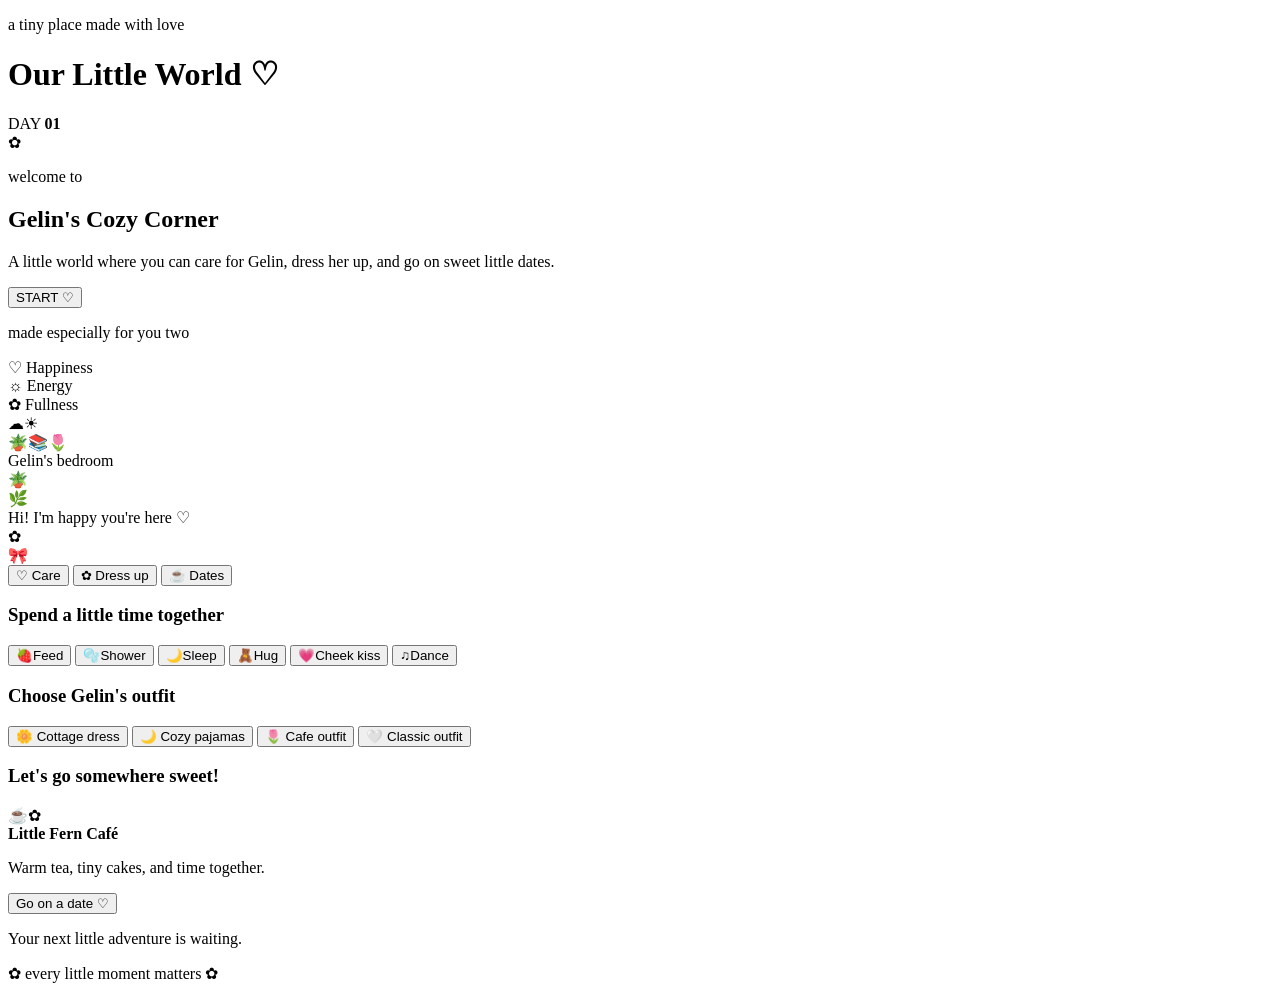
==== index.html @ b34bf913 "Add files via upload" ====
<!DOCTYPE html>
<html lang="en">
<head>
  <meta charset="UTF-8" />
  <meta name="viewport" content="width=device-width, initial-scale=1.0" />
  <meta name="theme-color" content="#dce7cf" />
  <title>Our Little World ♡</title>
  <link rel="stylesheet" href="style.css" />
</head>
<body>
  <main class="game-shell">
    <header class="topbar">
      <div>
        <p class="eyebrow">a tiny place made with love</p>
        <h1>Our Little World <span>♡</span></h1>
      </div>
      <div class="day-pill">DAY <b id="dayCount">01</b></div>
    </header>

    <section id="startScreen" class="screen start-screen">
      <div class="start-card">
        <div class="pixel-flower">✿</div>
        <p class="eyebrow">welcome to</p>
        <h2>Gelin's Cozy Corner</h2>
        <p class="intro">A little world where you can care for Gelin, dress her up, and go on sweet little dates.</p>
        <button class="pixel-button primary" id="startButton">START ♡</button>
        <p class="tiny-note">made especially for you two</p>
      </div>
    </section>

    <section id="gameScreen" class="screen hidden">
      <div class="status-row">
        <div class="status-card"><span>♡ Happiness</span><div class="meter"><i id="happyMeter"></i></div></div>
        <div class="status-card"><span>☼ Energy</span><div class="meter"><i id="energyMeter"></i></div></div>
        <div class="status-card"><span>✿ Fullness</span><div class="meter"><i id="fullMeter"></i></div></div>
      </div>

      <div class="room" id="room">
        <div class="window"><span>☁</span><span>☀</span></div>
        <div class="shelf"><span>🪴</span><span>📚</span><span>🌷</span></div>
        <div class="room-label" id="roomLabel">Gelin's bedroom</div>
        <div class="bed"><div class="pillow"></div><div class="blanket"></div></div>
        <div class="plant plant-left">🪴</div>
        <div class="plant plant-right">🌿</div>
        <div class="rug"></div>
        <div class="character-wrap" id="characterWrap">
          <div class="speech" id="speech">Hi! I'm happy you're here ♡</div>
          <div class="character" id="character" aria-label="Pixel chibi Gelin">
            <div class="hair-back"></div>
            <div class="head">
              <div class="hair-top"></div>
              <div class="bangs"></div>
              <div class="eyes"><i></i><i></i></div>
              <div class="blush blush-left"></div><div class="blush blush-right"></div>
              <div class="mouth"></div>
            </div>
            <div class="body">
              <div class="sleeve left"></div><div class="sleeve right"></div>
              <div class="dress-bow">✿</div>
            </div>
            <div class="legs"><i></i><i></i></div>
            <div class="shoes"><i></i><i></i></div>
            <div class="accessory" id="accessory">🎀</div>
          </div>
          <div class="action-fx" id="actionFx"></div>
        </div>
        <div class="floor"></div>
      </div>

      <nav class="tabs" aria-label="Game actions">
        <button class="tab active" data-panel="care">♡ Care</button>
        <button class="tab" data-panel="dress">✿ Dress up</button>
        <button class="tab" data-panel="date">☕ Dates</button>
      </nav>

      <section class="action-panel" id="carePanel">
        <h3>Spend a little time together</h3>
        <div class="action-grid">
          <button class="action-button" data-action="feed"><span>🍓</span>Feed</button>
          <button class="action-button" data-action="shower"><span>🫧</span>Shower</button>
          <button class="action-button" data-action="sleep"><span>🌙</span>Sleep</button>
          <button class="action-button" data-action="hug"><span>🧸</span>Hug</button>
          <button class="action-button" data-action="kiss"><span>💗</span>Cheek kiss</button>
          <button class="action-button" data-action="dance"><span>♫</span>Dance</button>
        </div>
      </section>

      <section class="action-panel hidden" id="dressPanel">
        <h3>Choose Gelin's outfit</h3>
        <div class="outfit-grid">
          <button class="outfit-button selected" data-outfit="cottage">🌼 Cottage dress</button>
          <button class="outfit-button" data-outfit="pajamas">🌙 Cozy pajamas</button>
          <button class="outfit-button" data-outfit="date">🌷 Cafe outfit</button>
          <button class="outfit-button" data-outfit="classic">🤍 Classic outfit</button>
        </div>
      </section>

      <section class="action-panel hidden" id="datePanel">
        <h3>Let's go somewhere sweet!</h3>
        <div class="date-card">
          <div class="cafe-art">☕<span>✿</span></div>
          <div><b>Little Fern Café</b><p>Warm tea, tiny cakes, and time together.</p></div>
          <button class="pixel-button" id="cafeButton">Go on a date ♡</button>
        </div>
        <p class="date-message" id="dateMessage">Your next little adventure is waiting.</p>
      </section>

      <footer class="bottom-note"><span>✿</span> every little moment matters <span>✿</span></footer>
    </section>
  </main>
  <script src="script.js"></script>
</body>
</html>
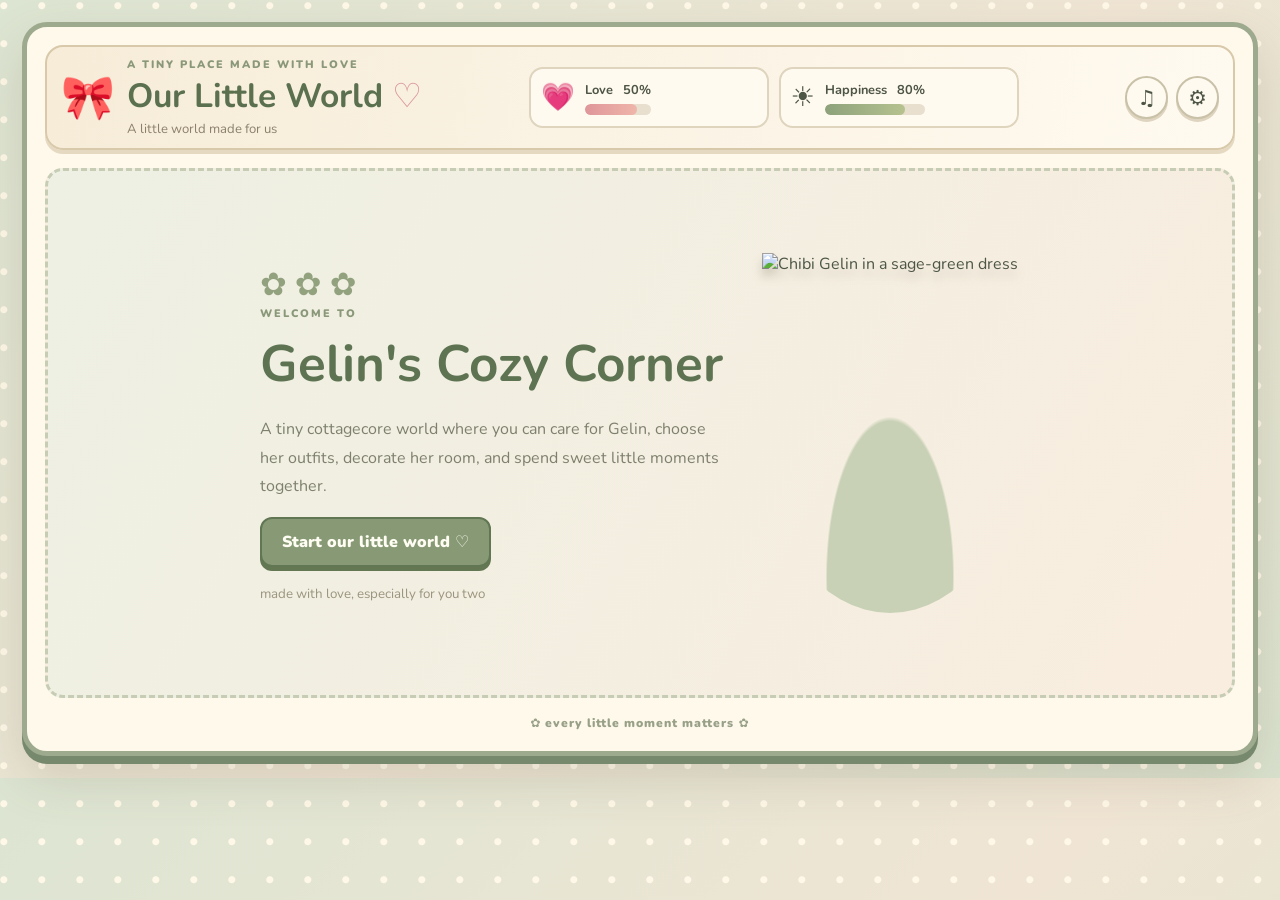
==== commit 5ab23c91: "Rename orca_share_media1795516323934_7530941299543486047.html to index.html" ====
--- a/index.html
+++ b/index.html
@@ -1,113 +1,88 @@
-<!DOCTYPE html>
+<!doctype html>
 <html lang="en">
 <head>
-  <meta charset="UTF-8" />
-  <meta name="viewport" content="width=device-width, initial-scale=1.0" />
-  <meta name="theme-color" content="#dce7cf" />
+  <meta charset="utf-8">
+  <meta name="viewport" content="width=device-width, initial-scale=1">
+  <meta name="theme-color" content="#e8e2ce">
   <title>Our Little World ♡</title>
-  <link rel="stylesheet" href="style.css" />
+  <link rel="stylesheet" href="style.css">
 </head>
 <body>
-  <main class="game-shell">
-    <header class="topbar">
-      <div>
-        <p class="eyebrow">a tiny place made with love</p>
-        <h1>Our Little World <span>♡</span></h1>
+<main class="game-shell">
+  <header class="topbar">
+    <div class="brand">
+      <div class="brand-bow">🎀</div>
+      <div><p class="eyebrow">a tiny place made with love</p><h1>Our Little World <span>♡</span></h1><p class="subtitle">A little world made for us</p></div>
+    </div>
+    <div class="top-stats">
+      <div class="stat-card love"><span class="stat-icon">💗</span><div><b>Love <strong id="loveValue">50%</strong></b><div class="meter"><i id="loveMeter"></i></div></div></div>
+      <div class="stat-card"><span class="stat-icon">☀️</span><div><b>Happiness <strong id="happyValue">80%</strong></b><div class="meter"><i id="happyMeter"></i></div></div></div>
+    </div>
+    <div class="top-actions"><button class="round-button" id="soundButton" aria-label="Toggle sound">♫</button><button class="round-button" id="resetButton" aria-label="Reset game">⚙</button></div>
+  </header>
+
+  <section id="startScreen" class="start-screen">
+    <div class="start-copy">
+      <span class="tiny-flower">✿ ✿ ✿</span>
+      <p class="eyebrow">welcome to</p><h2>Gelin's Cozy Corner</h2>
+      <p>A tiny cottagecore world where you can care for Gelin, choose her outfits, decorate her room, and spend sweet little moments together.</p>
+      <button class="main-button" id="startButton">Start our little world ♡</button>
+      <small>made with love, especially for you two</small>
+    </div>
+    <div class="start-art"><img src="assets/gelin-character.png" alt="Chibi Gelin in a sage-green dress"></div>
+  </section>
+
+  <section id="gameScreen" class="hidden">
+    <div class="game-layout">
+      <div class="main-column">
+        <div class="room-heading"><span id="roomLabel">⌂ Gelin's Bedroom</span><span class="day-pill">DAY <b id="dayCount">01</b></span></div>
+        <div class="room" id="room">
+          <div class="room-overlay"></div>
+          <div class="speech" id="speech">Hi! I'm happy you're here ♡</div>
+          <img class="room-character" id="character" src="assets/gelin-character.png" alt="Gelin">
+          <div class="sparkle" id="sparkle"></div>
+        </div>
+        <nav class="tabs">
+          <button class="tab active" data-panel="care">♡ Care</button>
+          <button class="tab" data-panel="dress">✿ Dress up</button>
+          <button class="tab" data-panel="date">☕ Dates</button>
+        </nav>
+        <section class="panel" id="carePanel">
+          <h3>What would you like to do? ♡</h3>
+          <div class="action-grid">
+            <button class="action-button" data-action="feed"><span>🍓</span>Feed</button>
+            <button class="action-button" data-action="shower"><span>🫧</span>Shower</button>
+            <button class="action-button" data-action="sleep"><span>🛏️</span>Sleep</button>
+            <button class="action-button" data-action="hug"><span>💗</span>Hug</button>
+            <button class="action-button" data-action="kiss"><span>💋</span>Kiss</button>
+            <button class="action-button" data-action="dance"><span>♫</span>Dance</button>
+          </div>
+        </section>
+        <section class="panel hidden" id="dressPanel">
+          <h3>Choose a little outfit ♡</h3>
+          <div class="outfit-grid">
+            <button class="outfit-button selected" data-outfit="cottage"><img src="assets/outfits-accessories.png" alt="">🌿 Cottage dress</button>
+            <button class="outfit-button" data-outfit="pajamas">🌙 Cozy pajamas</button>
+            <button class="outfit-button" data-outfit="date">🌷 Date outfit</button>
+          </div>
+          <p class="hint">Outfit choices change Gelin's little accessories and the scene mood.</p>
+        </section>
+        <section class="panel hidden" id="datePanel">
+          <h3>Let's go somewhere sweet! ♡</h3>
+          <div class="date-card"><img src="assets/cafe.png" alt="Little Fern Cafe illustration"><div><b>Little Fern Café</b><p>Warm tea, tiny cakes, and time together.</p><button class="main-button" id="cafeButton">Go on a café date ♡</button></div></div>
+          <p id="dateMessage" class="hint">Your next little adventure is waiting.</p>
+        </section>
       </div>
-      <div class="day-pill">DAY <b id="dayCount">01</b></div>
-    </header>
-
-    <section id="startScreen" class="screen start-screen">
-      <div class="start-card">
-        <div class="pixel-flower">✿</div>
-        <p class="eyebrow">welcome to</p>
-        <h2>Gelin's Cozy Corner</h2>
-        <p class="intro">A little world where you can care for Gelin, dress her up, and go on sweet little dates.</p>
-        <button class="pixel-button primary" id="startButton">START ♡</button>
-        <p class="tiny-note">made especially for you two</p>
-      </div>
-    </section>
-
-    <section id="gameScreen" class="screen hidden">
-      <div class="status-row">
-        <div class="status-card"><span>♡ Happiness</span><div class="meter"><i id="happyMeter"></i></div></div>
-        <div class="status-card"><span>☼ Energy</span><div class="meter"><i id="energyMeter"></i></div></div>
-        <div class="status-card"><span>✿ Fullness</span><div class="meter"><i id="fullMeter"></i></div></div>
-      </div>
-
-      <div class="room" id="room">
-        <div class="window"><span>☁</span><span>☀</span></div>
-        <div class="shelf"><span>🪴</span><span>📚</span><span>🌷</span></div>
-        <div class="room-label" id="roomLabel">Gelin's bedroom</div>
-        <div class="bed"><div class="pillow"></div><div class="blanket"></div></div>
-        <div class="plant plant-left">🪴</div>
-        <div class="plant plant-right">🌿</div>
-        <div class="rug"></div>
-        <div class="character-wrap" id="characterWrap">
-          <div class="speech" id="speech">Hi! I'm happy you're here ♡</div>
-          <div class="character" id="character" aria-label="Pixel chibi Gelin">
-            <div class="hair-back"></div>
-            <div class="head">
-              <div class="hair-top"></div>
-              <div class="bangs"></div>
-              <div class="eyes"><i></i><i></i></div>
-              <div class="blush blush-left"></div><div class="blush blush-right"></div>
-              <div class="mouth"></div>
-            </div>
-            <div class="body">
-              <div class="sleeve left"></div><div class="sleeve right"></div>
-              <div class="dress-bow">✿</div>
-            </div>
-            <div class="legs"><i></i><i></i></div>
-            <div class="shoes"><i></i><i></i></div>
-            <div class="accessory" id="accessory">🎀</div>
-          </div>
-          <div class="action-fx" id="actionFx"></div>
-        </div>
-        <div class="floor"></div>
-      </div>
-
-      <nav class="tabs" aria-label="Game actions">
-        <button class="tab active" data-panel="care">♡ Care</button>
-        <button class="tab" data-panel="dress">✿ Dress up</button>
-        <button class="tab" data-panel="date">☕ Dates</button>
-      </nav>
-
-      <section class="action-panel" id="carePanel">
-        <h3>Spend a little time together</h3>
-        <div class="action-grid">
-          <button class="action-button" data-action="feed"><span>🍓</span>Feed</button>
-          <button class="action-button" data-action="shower"><span>🫧</span>Shower</button>
-          <button class="action-button" data-action="sleep"><span>🌙</span>Sleep</button>
-          <button class="action-button" data-action="hug"><span>🧸</span>Hug</button>
-          <button class="action-button" data-action="kiss"><span>💗</span>Cheek kiss</button>
-          <button class="action-button" data-action="dance"><span>♫</span>Dance</button>
-        </div>
-      </section>
-
-      <section class="action-panel hidden" id="dressPanel">
-        <h3>Choose Gelin's outfit</h3>
-        <div class="outfit-grid">
-          <button class="outfit-button selected" data-outfit="cottage">🌼 Cottage dress</button>
-          <button class="outfit-button" data-outfit="pajamas">🌙 Cozy pajamas</button>
-          <button class="outfit-button" data-outfit="date">🌷 Cafe outfit</button>
-          <button class="outfit-button" data-outfit="classic">🤍 Classic outfit</button>
-        </div>
-      </section>
-
-      <section class="action-panel hidden" id="datePanel">
-        <h3>Let's go somewhere sweet!</h3>
-        <div class="date-card">
-          <div class="cafe-art">☕<span>✿</span></div>
-          <div><b>Little Fern Café</b><p>Warm tea, tiny cakes, and time together.</p></div>
-          <button class="pixel-button" id="cafeButton">Go on a date ♡</button>
-        </div>
-        <p class="date-message" id="dateMessage">Your next little adventure is waiting.</p>
-      </section>
-
-      <footer class="bottom-note"><span>✿</span> every little moment matters <span>✿</span></footer>
-    </section>
-  </main>
-  <script src="script.js"></script>
+      <aside class="side-column">
+        <div class="side-card weather"><div><b>Today</b><span>☀️ 24°C</span></div><small>soft sunshine outside</small></div>
+        <div class="side-card"><h3>Current Room</h3><button class="side-link active" id="bedroomButton">⌂ Bedroom</button><button class="side-link" id="cafeRoomButton">☕ Café</button></div>
+        <div class="side-card"><h3>Little reminders</h3><p>♡ Take care of each other</p><p>✿ Make time for small joys</p><p>☕ Save a seat for two</p></div>
+        <div class="side-note">Made with love,<br>especially for Evgeni ♡</div>
+      </aside>
+    </div>
+  </section>
+  <footer class="footer">✿ every little moment matters ✿</footer>
+</main>
+<script src="script.js"></script>
 </body>
 </html>
--- a/style.css
+++ b/style.css
@@ -0,0 +1,15 @@
+@import url('https://fonts.googleapis.com/css2?family=Nunito:wght@500;600;700;800;900&display=swap');
+:root{--sage:#899879;--sage-dark:#596b50;--cream:#fff8e9;--paper:#f7efdf;--pink:#e9b9ad;--ink:#4d5545;--brown:#8b725b;--line:#d8c9aa}
+*{box-sizing:border-box}body{margin:0;padding:22px;background:radial-gradient(circle at 10% 15%,#fff8e8 0 3px,transparent 4px),linear-gradient(135deg,#dce5d2,#f0e5d4 55%,#d9e2ce);background-size:38px 38px,auto;color:var(--ink);font-family:Nunito,system-ui,sans-serif}
+button{font:inherit;cursor:pointer;color:inherit}.game-shell{max-width:1320px;margin:auto;padding:18px;background:#fff9ec;border:5px solid #9eaa8d;border-radius:25px;box-shadow:0 8px 0 #77896d,0 22px 50px #685a4430}
+.topbar{display:flex;align-items:center;gap:18px;justify-content:space-between;padding:10px 14px;margin-bottom:18px;background:linear-gradient(100deg,#f6ecd8,#fffaf0);border:2px solid var(--line);border-radius:18px;box-shadow:0 4px 0 #e5d9c2}
+.brand{display:flex;align-items:center;gap:12px}.brand-bow{font-size:2.7rem}.eyebrow{margin:0;color:#8a9879;font-size:.68rem;letter-spacing:2px;text-transform:uppercase;font-weight:900}h1{font-size:clamp(1.3rem,3vw,2.1rem);margin:1px 0;color:#5b704f}h1 span{color:#d9959c}.subtitle{margin:0;font-size:.82rem;color:#8b806c}
+.top-stats{display:flex;gap:10px;flex:1;max-width:490px}.stat-card{display:flex;align-items:center;gap:10px;flex:1;min-width:0;padding:10px;background:#fffaf0;border:2px solid #dfd4bd;border-radius:14px}.stat-icon{font-size:1.7rem}.stat-card b{display:flex;justify-content:space-between;gap:10px;font-size:.8rem}.stat-card strong{white-space:nowrap}.meter{height:11px;margin-top:5px;background:#e8dfce;border-radius:10px;overflow:hidden}.meter i{display:block;width:80%;height:100%;background:linear-gradient(90deg,#8da27b,#b6c28f);border-radius:10px;transition:width .3s}.love .meter i{background:linear-gradient(90deg,#df9699,#efb5aa)}
+.top-actions{display:flex;gap:8px}.round-button{width:43px;height:43px;border:2px solid #c9c2a9;border-radius:50%;background:#fffaf0;font-size:1.3rem;box-shadow:0 3px 0 #ded4bf}
+.start-screen{min-height:530px;display:flex;align-items:center;justify-content:center;gap:30px;padding:30px;background:linear-gradient(120deg,#edf0e3,#f9eddf);border:3px dashed #c7cdb5;border-radius:18px}.start-copy{max-width:470px}.start-copy h2{font-size:clamp(2rem,5vw,3.2rem);color:#5d7352;margin:8px 0}.start-copy p:not(.eyebrow){line-height:1.8;color:#7e806d}.start-copy small{display:block;margin-top:18px;color:#9b947e}.tiny-flower{font-size:2rem;color:#93a27e}.start-art{width:260px;height:360px;display:grid;place-items:end center;background:radial-gradient(ellipse at 50% 90%,#c8d1b5 0 34%,transparent 35%);border-radius:50%}.start-art img{height:100%;max-width:100%;object-fit:contain;filter:drop-shadow(0 8px 5px #62513b35)}
+.main-button{padding:12px 20px;background:#879a75;color:#fffdf3;border:2px solid #617653;border-radius:12px;font-weight:900;box-shadow:0 4px 0 #637852;transition:.15s}.main-button:hover{transform:translateY(-2px)}.main-button:active{transform:translateY(3px);box-shadow:0 1px 0 #637852}
+.hidden{display:none!important}.game-layout{display:grid;grid-template-columns:minmax(0,1fr) 230px;gap:16px}.room-heading{display:flex;align-items:center;justify-content:space-between;margin-bottom:9px;color:#657655;font-weight:900}.day-pill{padding:7px 12px;background:#f6efdf;border:2px solid #d8c9aa;border-radius:18px;font-size:.75rem}.room{height:clamp(390px,43vw,570px);position:relative;overflow:hidden;border:4px solid #a8b18e;border-radius:18px;background:#e8e5d4 url('assets/bedroom.png') center/100% 100% no-repeat;box-shadow:inset 0 0 0 5px #fff8e8}
+.room.cafe{background-image:url('assets/cafe.png')}.room-overlay{position:absolute;inset:0;pointer-events:none;background:linear-gradient(0deg,#fff0 72%,#fff4 100%)}.speech{position:absolute;z-index:3;left:50%;top:7%;transform:translateX(-50%);max-width:80%;padding:9px 14px;background:#fffaf0;border:2px solid #b7b99e;border-radius:16px;font-size:.86rem;font-weight:800;box-shadow:0 4px 0 #b4aa91;white-space:normal;text-align:center}.room-character{position:absolute;z-index:2;bottom:5%;left:50%;height:72%;max-height:430px;max-width:42%;object-fit:contain;transform:translateX(-50%);filter:drop-shadow(0 7px 5px #4f49352e);animation:float 3s ease-in-out infinite}.sparkle{position:absolute;z-index:4;left:50%;top:34%;font-size:2rem;transform:translateX(-50%);pointer-events:none}@keyframes float{50%{translate:0 -6px}}
+.tabs{display:flex;gap:10px;margin:14px 0 10px}.tab{flex:1;padding:12px;background:#f4f0e4;border:2px solid #d9d4bd;border-radius:13px;color:#718064;font-weight:900;box-shadow:0 4px 0 #e1d9c6}.tab.active{background:#899b78;color:#fff;border-color:#657a59;box-shadow:0 4px 0 #667a59}.panel{padding:16px;background:linear-gradient(135deg,#f8f3e7,#fffaf0);border:2px solid #d9d4bd;border-radius:16px;box-shadow:0 4px 0 #e6dfcc}.panel h3{margin:0 0 12px;color:#637653}.action-grid{display:grid;grid-template-columns:repeat(6,1fr);gap:9px}.action-button,.outfit-button{min-height:92px;padding:10px 6px;background:#fffdf5;border:2px solid #d8d4c0;border-radius:13px;font-weight:900;box-shadow:0 4px 0 #ddd7c4;transition:.15s}.action-button:hover,.outfit-button:hover{transform:translateY(-3px);background:#f4f4e9}.action-button span{display:block;font-size:1.8rem;margin-bottom:5px}.outfit-grid{display:grid;grid-template-columns:repeat(3,1fr);gap:10px}.outfit-button{min-height:68px}.outfit-button.selected{border-color:#829574;background:#e9efdf}.outfit-button img{display:none}.hint{font-size:.85rem;color:#85836f;line-height:1.6}.date-card{display:flex;gap:15px;align-items:center;padding:10px;background:#fffdf5;border:2px solid #ded4bd;border-radius:14px}.date-card img{width:150px;height:110px;object-fit:cover;border-radius:9px;border:2px solid #d8c9aa}.date-card p{font-size:.85rem;color:#817d6c}.side-column{display:flex;flex-direction:column;gap:12px}.side-card{padding:15px;background:#fffaf0;border:2px solid #ded4bd;border-radius:16px;box-shadow:0 4px 0 #e7decb}.side-card h3{margin:0 0 10px;color:#687958;font-size:.95rem}.weather div{display:flex;justify-content:space-between;align-items:center}.weather span{font-size:1.2rem;font-weight:900}.weather small{display:block;margin-top:8px;color:#8c8a75}.side-link{display:block;width:100%;margin:6px 0;padding:9px;text-align:left;background:#f4f0e4;border:1px solid #d8d2bd;border-radius:10px;font-weight:800}.side-link.active{background:#e5ebdb;border-color:#9da98b}.side-card p{font-size:.83rem;color:#777c68}.side-note{margin-top:auto;padding:20px 10px;text-align:center;color:#758166;background:#f0eddf;border:2px dashed #bfc6a9;border-radius:14px;font-weight:900;line-height:1.7}.footer{text-align:center;padding:17px 5px 2px;color:#98a187;font-size:.76rem;font-weight:900;letter-spacing:1px}
+@media(max-width:850px){.topbar{flex-wrap:wrap}.top-stats{order:3;max-width:none;flex-basis:100%}.game-layout{grid-template-columns:1fr}.side-column{display:grid;grid-template-columns:repeat(2,1fr)}.side-note{margin:0}.room{height:430px}}
+@media(max-width:560px){body{padding:7px}.game-shell{padding:10px;border-width:3px}.brand-bow{font-size:2rem}.top-actions{margin-left:auto}.stat-card{padding:7px 6px}.stat-card b{font-size:.68rem}.stat-icon{font-size:1.2rem}.room{height:340px}.room-character{height:66%;max-width:58%}.speech{font-size:.72rem}.action-grid{grid-template-columns:repeat(3,1fr)}.action-button{min-height:80px}.outfit-grid{grid-template-columns:1fr}.date-card{align-items:flex-start;flex-direction:column}.date-card img{width:100%;height:130px}.side-column{grid-template-columns:1fr 1fr}
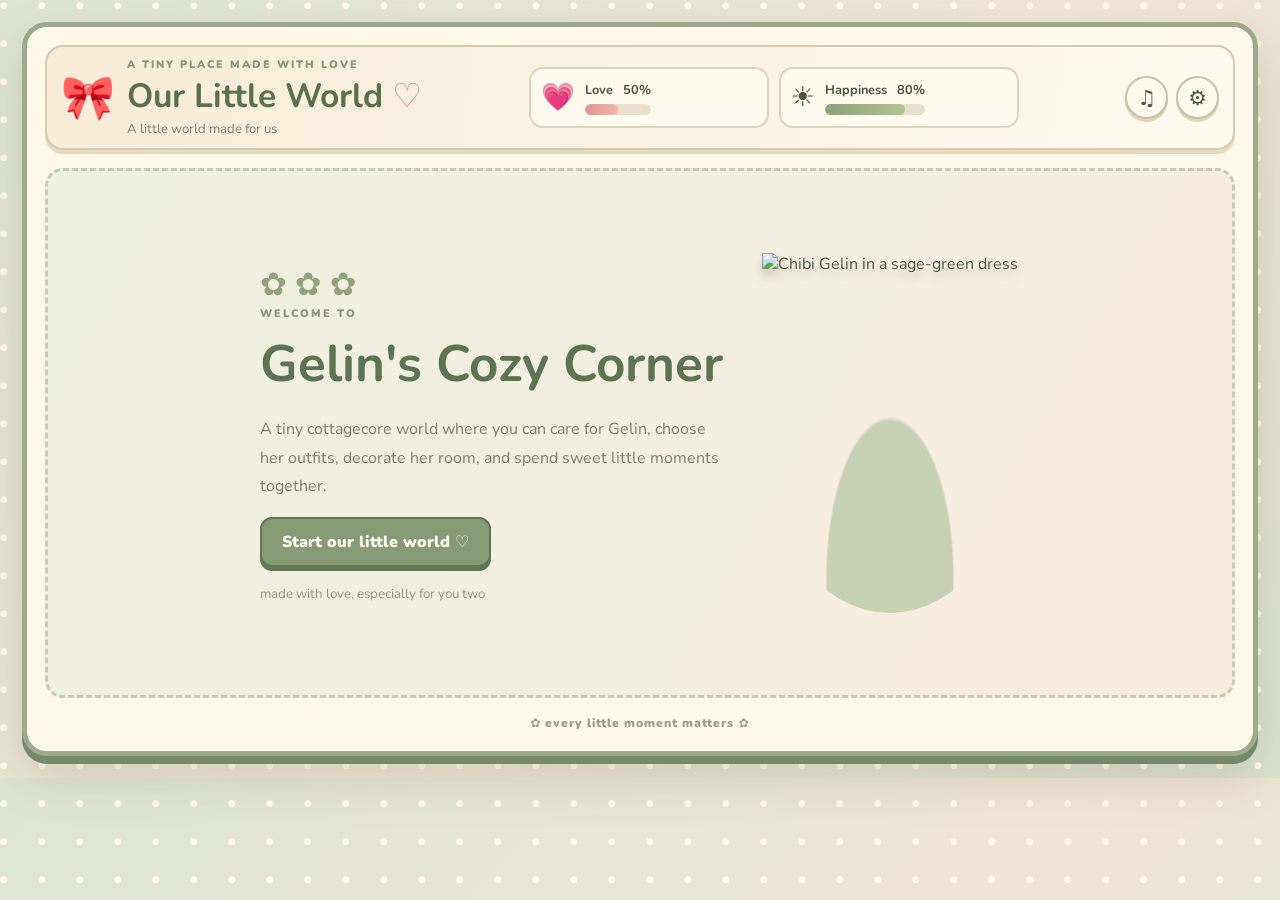
==== commit 09d0b2c2: "index.html" ====
--- a/index.html
+++ b/index.html
@@ -29,7 +29,7 @@
       <button class="main-button" id="startButton">Start our little world ♡</button>
       <small>made with love, especially for you two</small>
     </div>
-    <div class="start-art"><img src="assets/gelin-character.png" alt="Chibi Gelin in a sage-green dress"></div>
+    <div class="start-art"><img id="character" src="assets/gelin-character.png" alt="Chibi Gelin in a sage-green dress"></div>
   </section>
 
   <section id="gameScreen" class="hidden">
@@ -60,11 +60,11 @@
         </section>
         <section class="panel hidden" id="dressPanel">
           <h3>Choose a little outfit ♡</h3>
-          <div class="outfit-grid">
-            <button class="outfit-button selected" data-outfit="cottage"><img src="assets/outfits-accessories.png" alt="">🌿 Cottage dress</button>
-            <button class="outfit-button" data-outfit="pajamas">🌙 Cozy pajamas</button>
-            <button class="outfit-button" data-outfit="date">🌷 Date outfit</button>
-          </div>
+          <div class="outfit-options">
+    <button onclick="changeOutfit('default')">Everyday</button>
+    <button onclick="changeOutfit('pajamas')">Cozy Pajamas</button>
+    <button onclick="changeOutfit('date')">Date Outfit</button>
+</div>
           <p class="hint">Outfit choices change Gelin's little accessories and the scene mood.</p>
         </section>
         <section class="panel hidden" id="datePanel">
--- a/style.css
+++ b/style.css
@@ -12,4 +12,4 @@
 .room.cafe{background-image:url('assets/cafe.png')}.room-overlay{position:absolute;inset:0;pointer-events:none;background:linear-gradient(0deg,#fff0 72%,#fff4 100%)}.speech{position:absolute;z-index:3;left:50%;top:7%;transform:translateX(-50%);max-width:80%;padding:9px 14px;background:#fffaf0;border:2px solid #b7b99e;border-radius:16px;font-size:.86rem;font-weight:800;box-shadow:0 4px 0 #b4aa91;white-space:normal;text-align:center}.room-character{position:absolute;z-index:2;bottom:5%;left:50%;height:72%;max-height:430px;max-width:42%;object-fit:contain;transform:translateX(-50%);filter:drop-shadow(0 7px 5px #4f49352e);animation:float 3s ease-in-out infinite}.sparkle{position:absolute;z-index:4;left:50%;top:34%;font-size:2rem;transform:translateX(-50%);pointer-events:none}@keyframes float{50%{translate:0 -6px}}
 .tabs{display:flex;gap:10px;margin:14px 0 10px}.tab{flex:1;padding:12px;background:#f4f0e4;border:2px solid #d9d4bd;border-radius:13px;color:#718064;font-weight:900;box-shadow:0 4px 0 #e1d9c6}.tab.active{background:#899b78;color:#fff;border-color:#657a59;box-shadow:0 4px 0 #667a59}.panel{padding:16px;background:linear-gradient(135deg,#f8f3e7,#fffaf0);border:2px solid #d9d4bd;border-radius:16px;box-shadow:0 4px 0 #e6dfcc}.panel h3{margin:0 0 12px;color:#637653}.action-grid{display:grid;grid-template-columns:repeat(6,1fr);gap:9px}.action-button,.outfit-button{min-height:92px;padding:10px 6px;background:#fffdf5;border:2px solid #d8d4c0;border-radius:13px;font-weight:900;box-shadow:0 4px 0 #ddd7c4;transition:.15s}.action-button:hover,.outfit-button:hover{transform:translateY(-3px);background:#f4f4e9}.action-button span{display:block;font-size:1.8rem;margin-bottom:5px}.outfit-grid{display:grid;grid-template-columns:repeat(3,1fr);gap:10px}.outfit-button{min-height:68px}.outfit-button.selected{border-color:#829574;background:#e9efdf}.outfit-button img{display:none}.hint{font-size:.85rem;color:#85836f;line-height:1.6}.date-card{display:flex;gap:15px;align-items:center;padding:10px;background:#fffdf5;border:2px solid #ded4bd;border-radius:14px}.date-card img{width:150px;height:110px;object-fit:cover;border-radius:9px;border:2px solid #d8c9aa}.date-card p{font-size:.85rem;color:#817d6c}.side-column{display:flex;flex-direction:column;gap:12px}.side-card{padding:15px;background:#fffaf0;border:2px solid #ded4bd;border-radius:16px;box-shadow:0 4px 0 #e7decb}.side-card h3{margin:0 0 10px;color:#687958;font-size:.95rem}.weather div{display:flex;justify-content:space-between;align-items:center}.weather span{font-size:1.2rem;font-weight:900}.weather small{display:block;margin-top:8px;color:#8c8a75}.side-link{display:block;width:100%;margin:6px 0;padding:9px;text-align:left;background:#f4f0e4;border:1px solid #d8d2bd;border-radius:10px;font-weight:800}.side-link.active{background:#e5ebdb;border-color:#9da98b}.side-card p{font-size:.83rem;color:#777c68}.side-note{margin-top:auto;padding:20px 10px;text-align:center;color:#758166;background:#f0eddf;border:2px dashed #bfc6a9;border-radius:14px;font-weight:900;line-height:1.7}.footer{text-align:center;padding:17px 5px 2px;color:#98a187;font-size:.76rem;font-weight:900;letter-spacing:1px}
 @media(max-width:850px){.topbar{flex-wrap:wrap}.top-stats{order:3;max-width:none;flex-basis:100%}.game-layout{grid-template-columns:1fr}.side-column{display:grid;grid-template-columns:repeat(2,1fr)}.side-note{margin:0}.room{height:430px}}
-@media(max-width:560px){body{padding:7px}.game-shell{padding:10px;border-width:3px}.brand-bow{font-size:2rem}.top-actions{margin-left:auto}.stat-card{padding:7px 6px}.stat-card b{font-size:.68rem}.stat-icon{font-size:1.2rem}.room{height:340px}.room-character{height:66%;max-width:58%}.speech{font-size:.72rem}.action-grid{grid-template-columns:repeat(3,1fr)}.action-button{min-height:80px}.outfit-grid{grid-template-columns:1fr}.date-card{align-items:flex-start;flex-direction:column}.date-card img{width:100%;height:130px}.side-column{grid-template-columns:1fr 1fr}
+@media(max-width:560px){body{padding:7px}.game-shell{padding:10px;border-width:3px}.brand-bow{font-size:2rem}.top-actions{margin-left:auto}.stat-card{padding:7px 6px}.stat-card b{font-size:.68rem}.stat-icon{font-size:1.2rem}.room{height:340px}.room-character{height:66%;max-width:58%}.speech{font-size:.72rem}.action-grid{grid-template-columns:repeat(3,1fr)}.action-button{min-height:80px}.outfit-grid{grid-template-columns:1fr}.date-card{align-items:flex-start;flex-direction:column}.date-card img{width:100%;height:130px}.side-column{grid-template-columns:1fr 1fr}}
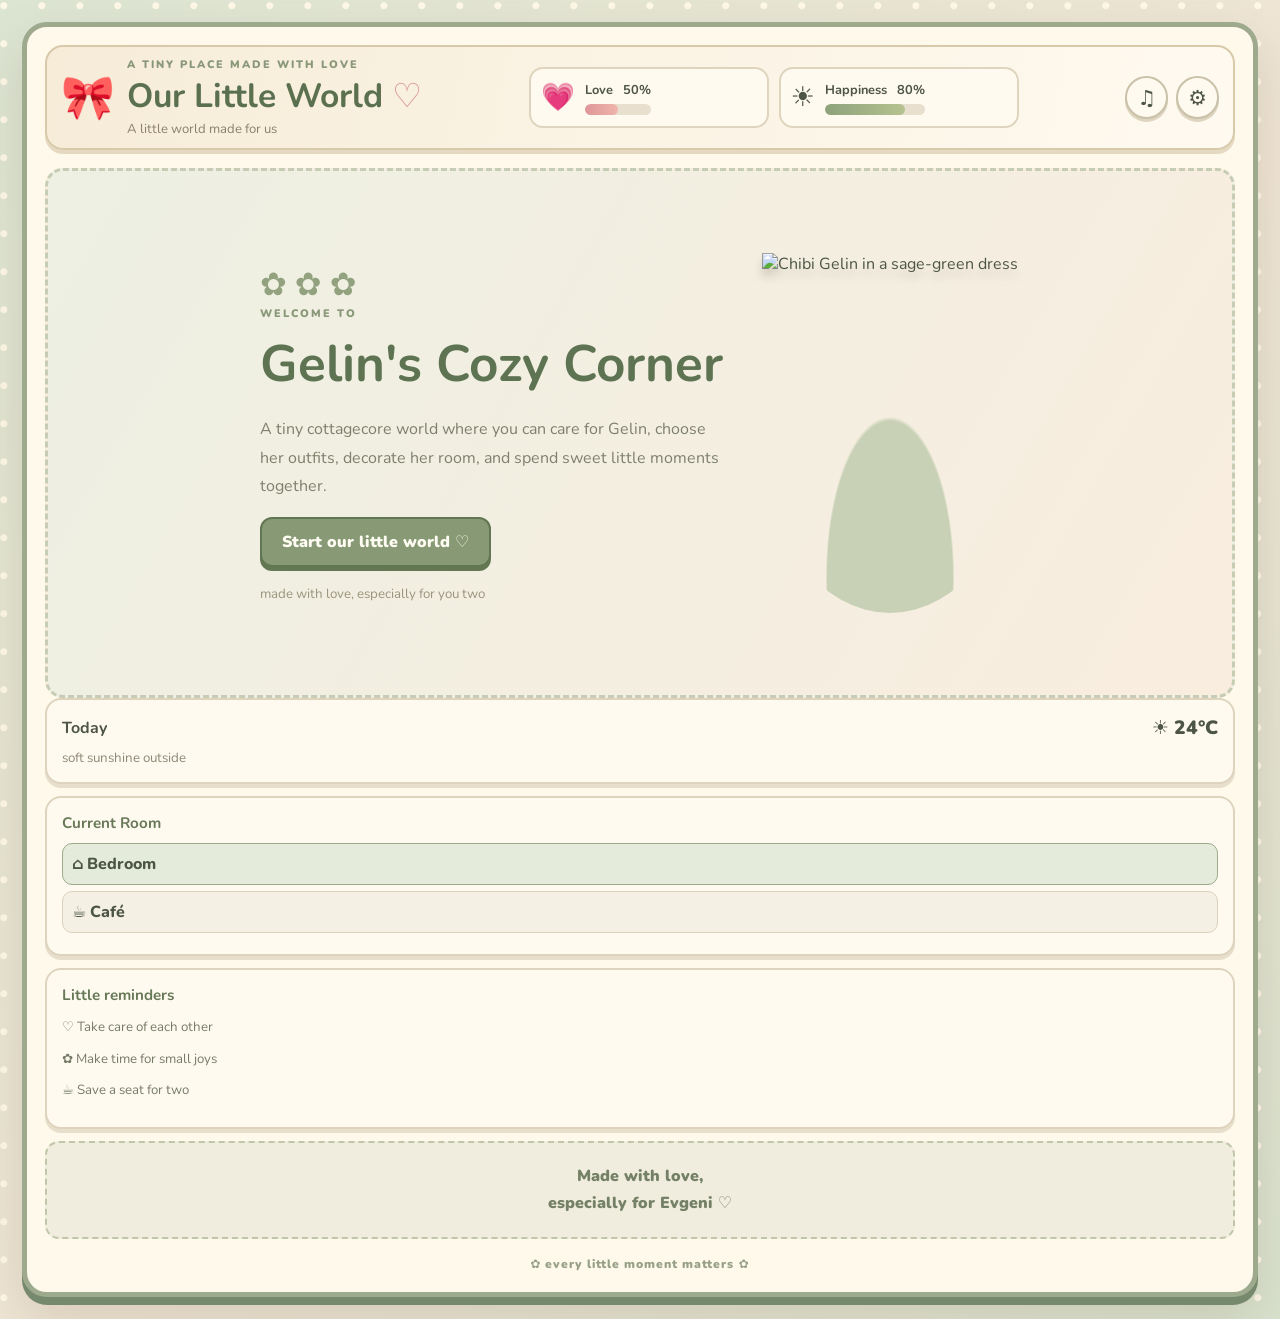
==== commit 72a3146a: "index.html" ====
--- a/index.html
+++ b/index.html
@@ -60,10 +60,17 @@
         </section>
         <section class="panel hidden" id="dressPanel">
           <h3>Choose a little outfit ♡</h3>
-          <div class="outfit-options">
-    <button onclick="changeOutfit('default')">Everyday</button>
-    <button onclick="changeOutfit('pajamas')">Cozy Pajamas</button>
-    <button onclick="changeOutfit('date')">Date Outfit</button>
+         <button class="outfit-button" data-outfit="everyday">
+  Everyday
+</button>
+
+<button class="outfit-button" data-outfit="pajamas">
+  Cozy Pajamas
+</button>
+
+<button class="outfit-button" data-outfit="date">
+  Date Outfit
+</button>
 </div>
           <p class="hint">Outfit choices change Gelin's little accessories and the scene mood.</p>
         </section>
